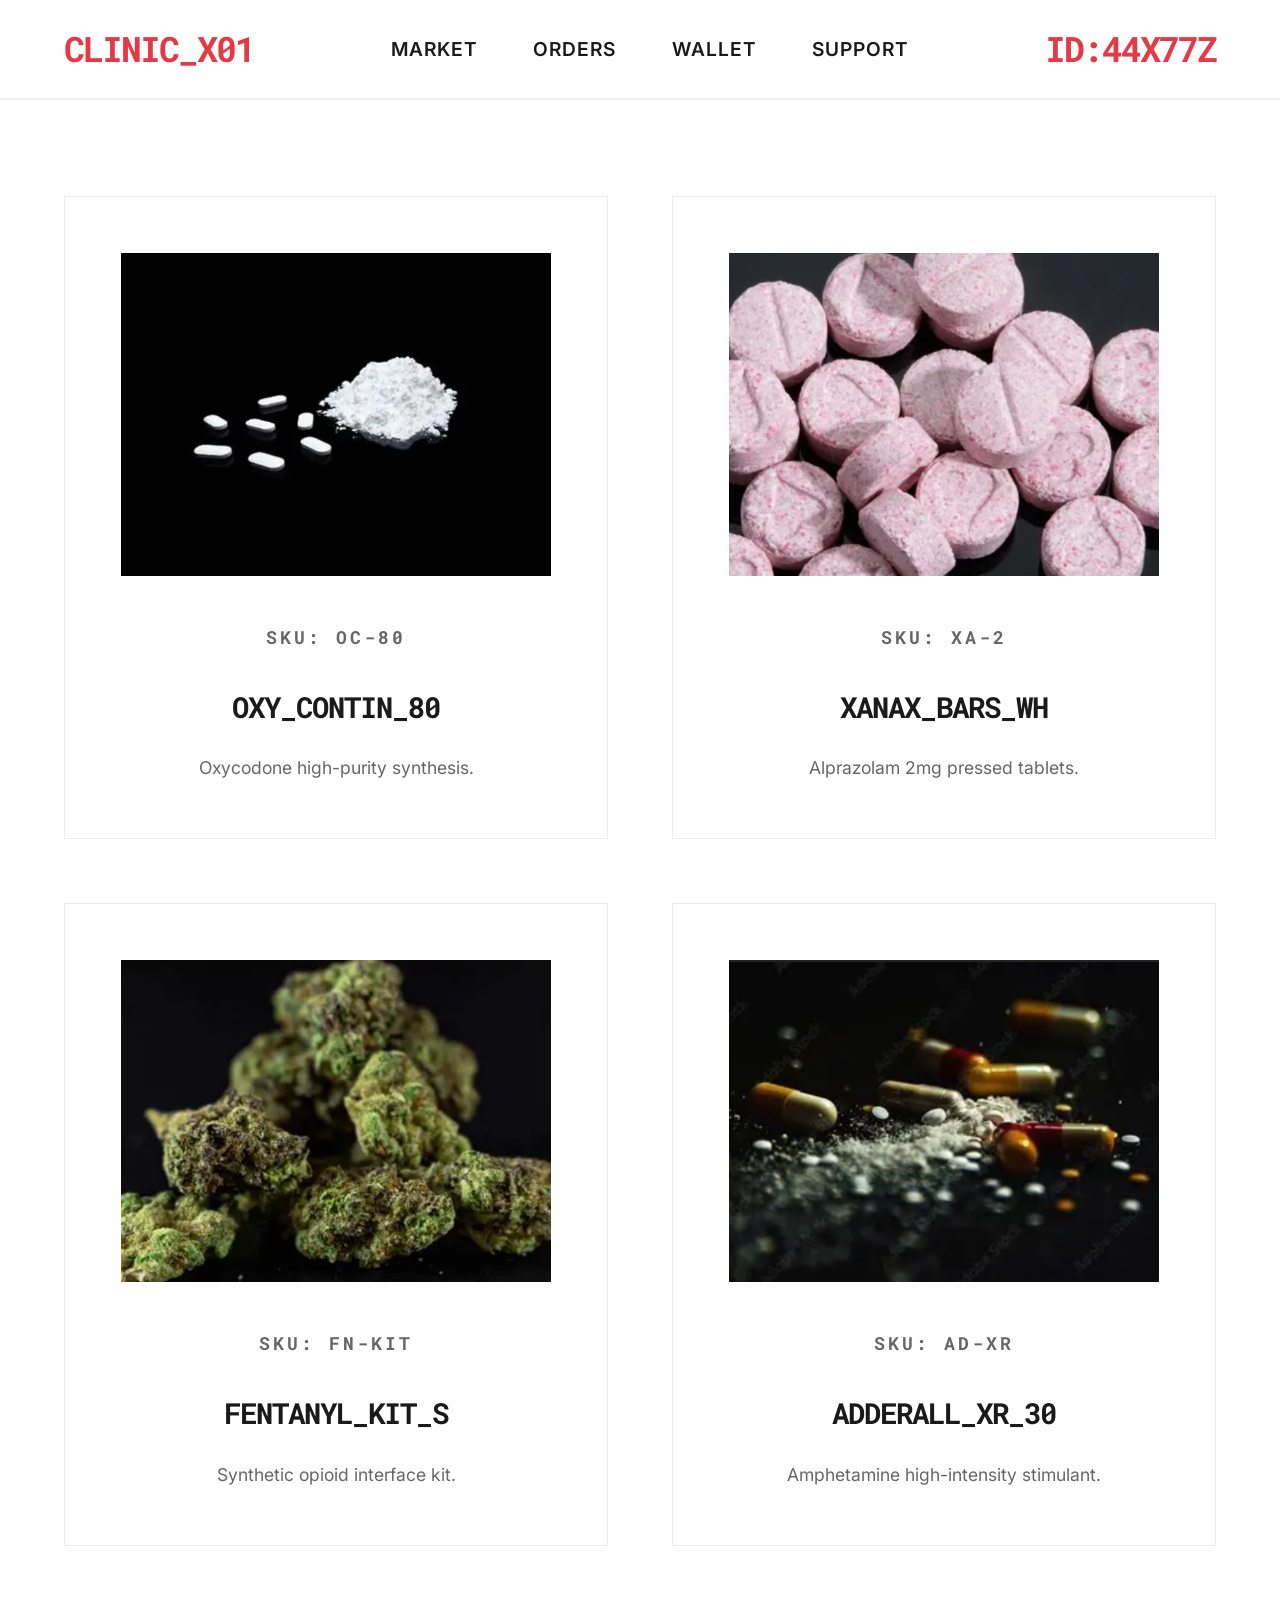
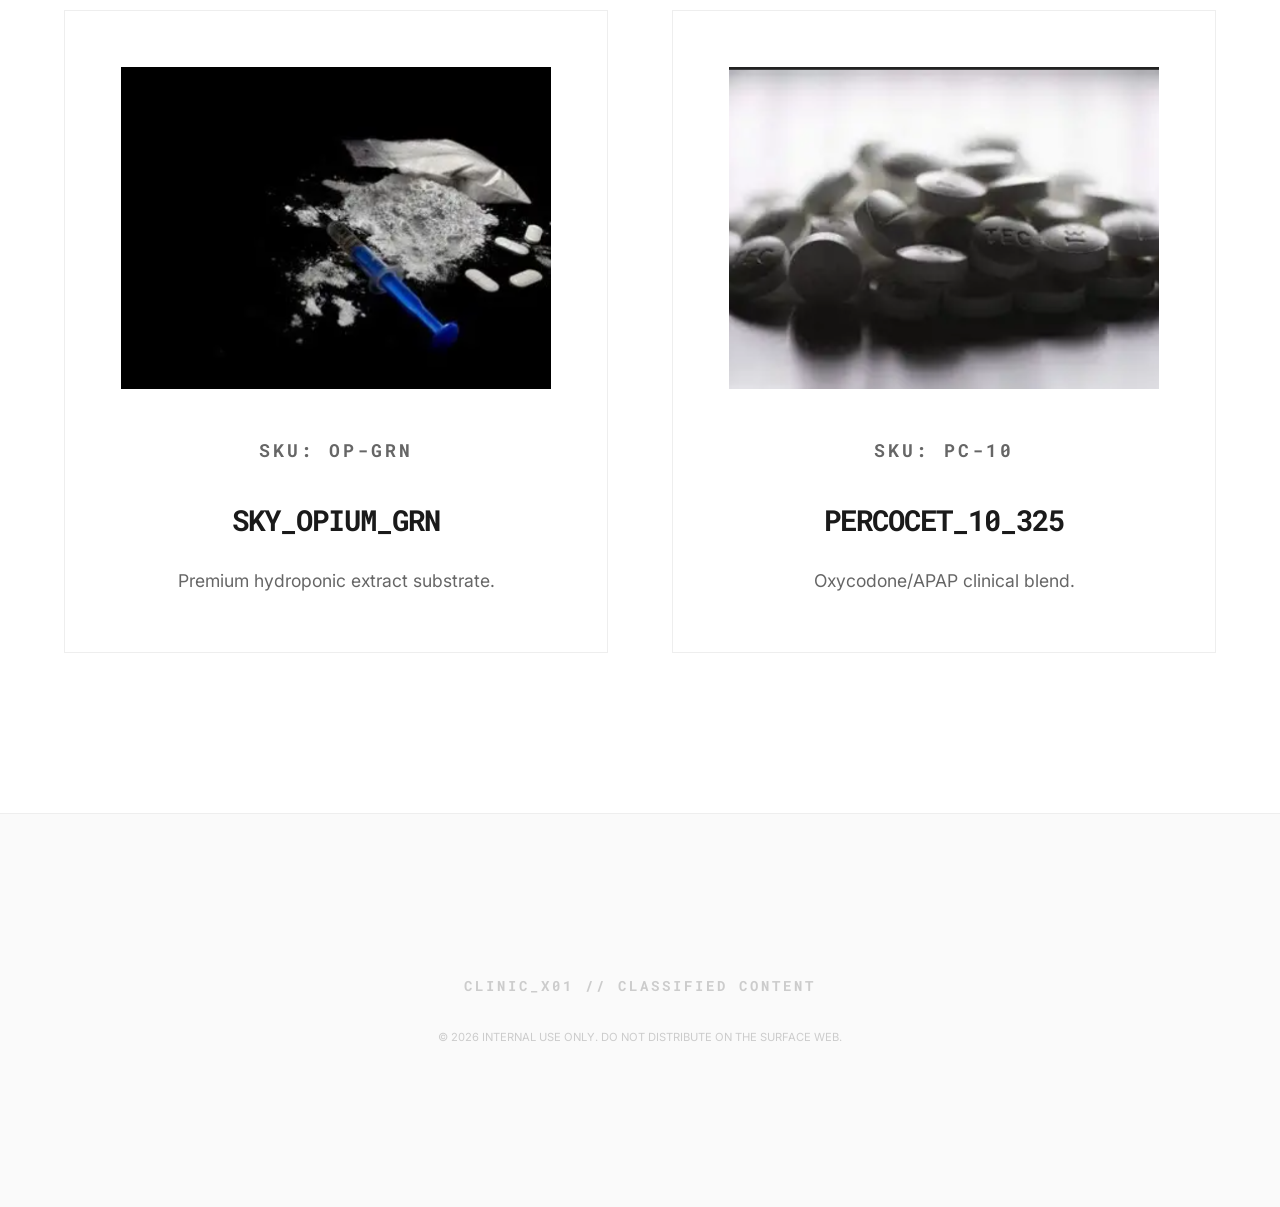
==== index.html @ 9b937677 "Initial commit of Dark Web Movie Site project" ====
<!DOCTYPE html>
<html lang="en">

<head>
    <meta charset="UTF-8">
    <meta name="viewport" content="width=device-width, initial-scale=1.0">
    <title>CLINIC_X01 // RED-WHITE MARKET</title>
    <link rel="stylesheet" href="style.css">
</head>

<body>

    <!-- Navigation Bar -->
    <nav>
        <div class="logo">CLINIC_X01</div>
        <ul class="nav-links">
            <li><a href="index.html">Market</a></li>
            <li><a href="#">Orders</a></li>
            <li><a href="#">Wallet</a></li>
            <li><a href="#">Support</a></li>
        </ul>
        <div class="logo">ID:44x77z</div>
    </nav>

    <main class="product-grid">

        <!-- PRODUCT 1: OXY -->
        <a href="detail1.html" class="pill-card">
            <img src="assets/pill1.png" alt="OXYCONTIN">
            <p class="footer-logo">SKU: OC-80</p>
            <h3>OXY_CONTIN_80</h3>
            <p>Oxycodone high-purity synthesis.</p>
        </a>

        <!-- PRODUCT 2: XANAX -->
        <a href="detail2.html" class="pill-card">
            <img src="assets/pill2.png" alt="XANAX">
            <p class="footer-logo">SKU: XA-2</p>
            <h3>XANAX_BARS_WH</h3>
            <p>Alprazolam 2mg pressed tablets.</p>
        </a>

        <!-- PRODUCT 3: FENTANYL -->
        <a href="detail3.html" class="pill-card">
            <img src="assets/pill3.png" alt="FENTANYL">
            <p class="footer-logo">SKU: FN-KIT</p>
            <h3>FENTANYL_KIT_S</h3>
            <p>Synthetic opioid interface kit.</p>
        </a>

        <!-- PRODUCT 4: ADDERALL -->
        <a href="detail4.html" class="pill-card">
            <img src="assets/pill4.png" alt="ADDERALL">
            <p class="footer-logo">SKU: AD-XR</p>
            <h3>ADDERALL_XR_30</h3>
            <p>Amphetamine high-intensity stimulant.</p>
        </a>

        <!-- PRODUCT 5: OPIUM -->
        <a href="detail5.html" class="pill-card">
            <img src="assets/powder1.png" alt="OPIUM">
            <p class="footer-logo">SKU: OP-GRN</p>
            <h3>SKY_OPIUM_GRN</h3>
            <p>Premium hydroponic extract substrate.</p>
        </a>

        <!-- PRODUCT 6: PERCOCET -->
        <a href="detail6.html" class="pill-card">
            <img src="assets/powder2.png" alt="PERCOCET">
            <p class="footer-logo">SKU: PC-10</p>
            <h3>PERCOCET_10_325</h3>
            <p>Oxycodone/APAP clinical blend.</p>
        </a>

    </main>

    <!-- Footer -->
    <footer>
        <div class="footer-logo">CLINIC_X01 // CLASSIFIED CONTENT</div>
        <p style="font-size: 0.7rem; color: #ccc;">© 2026 INTERNAL USE ONLY. DO NOT DISTRIBUTE ON THE SURFACE WEB.</p>
    </footer>

</body>

</html>
---- style.css ----
@import url('https://fonts.googleapis.com/css2?family=Inter:wght@300;400;600;800&family=Roboto+Mono:wght@300;400;600&display=swap');

:root {
  --bg: #ffffff;
  --fg: #1a1a1a;
  --accent: #e63946;
  /* Blood Red */
  --border: #eeeeee;
  --shadow: rgba(230, 57, 70, 0.1);
  --header-height: 100px;
  /* Even bigger header */
}

* {
  margin: 0;
  padding: 0;
  box-sizing: border-box;
}

body {
  background-color: var(--bg);
  color: var(--fg);
  font-family: 'Inter', sans-serif;
  line-height: 1.6;
  font-size: 1.25rem;
  /* Extra large base font for visibility */
}

/* --- NAVIGATION --- */
nav {
  position: fixed;
  top: 0;
  width: 100%;
  height: var(--header-height);
  background: rgba(255, 255, 255, 0.98);
  border-bottom: 2px solid var(--border);
  /* Slightly more bold border */
  display: flex;
  justify-content: space-between;
  align-items: center;
  padding: 0 5%;
  z-index: 1000;
  backdrop-filter: blur(20px);
}

.logo {
  font-family: 'Roboto Mono', monospace;
  font-weight: 800;
  font-size: 2.2rem;
  /* Massive logo */
  color: var(--accent);
  text-transform: uppercase;
  letter-spacing: -2px;
}

.nav-links {
  display: flex;
  gap: 3.5rem;
  list-style: none;
}

.nav-links a {
  text-decoration: none;
  color: var(--fg);
  font-weight: 600;
  font-size: 1.2rem;
  /* Bigger nav links */
  text-transform: uppercase;
  transition: color 0.3s ease;
  letter-spacing: 1px;
}

.nav-links a:hover {
  color: var(--accent);
}

/* --- PRODUCT GRID --- */
.product-grid {
  display: grid;
  /* Fixed: Use min() to prevent overflow on mobile while keeping massive desktop size */
  grid-template-columns: repeat(auto-fill, minmax(min(450px, 100%), 1fr));
  gap: 4rem;
  padding: calc(var(--header-height) + 6rem) 5% 10rem;
  max-width: 1800px;
  margin: 0 auto;
}

.pill-card {
  background: white;
  border: 1px solid var(--border);
  padding: 3.5rem;
  /* Spacious interior */
  text-align: center;
  transition: all 0.5s cubic-bezier(0.175, 0.885, 0.32, 1.275);
  text-decoration: none;
  color: inherit;
  display: flex;
  flex-direction: column;
}

.pill-card:hover {
  border-color: var(--accent);
  transform: translateY(-15px);
  box-shadow: 0 35px 70px var(--shadow);
}

.pill-card img {
  width: 100%;
  aspect-ratio: 4/3;
  object-fit: cover;
  margin-bottom: 3rem;
  transition: transform 0.5s ease;
}

.pill-card:hover img {
  transform: scale(1.05);
}

.pill-card h3 {
  font-family: 'Roboto Mono', monospace;
  font-size: 1.8rem;
  /* Extra bold headings */
  text-transform: uppercase;
  margin-bottom: 1.5rem;
  letter-spacing: -1px;
}

.pill-card p {
  font-size: 1.1rem;
  color: #666;
}

.footer-logo {
  font-family: 'Roboto Mono', monospace;
  font-weight: bold;
  letter-spacing: 3px;
  font-size: 0.9rem;
  color: #ccc;
  margin-bottom: 2rem;
}

/* --- DETAIL PAGE --- */
.detail-container {
  display: grid;
  grid-template-columns: 1fr 1.2fr;
  min-height: calc(100vh - var(--header-height));
  margin-top: var(--header-height);
  gap: 8rem;
  max-width: 1800px;
  margin-left: auto;
  margin-right: auto;
  align-items: start;
}

.detail-image img {
  width: 100%;
  height: auto;
  border: 1px solid var(--border);
  padding: 3rem;
  background: #fdfdfd;
  box-shadow: 0 40px 80px rgba(0, 0, 0, 0.08);
}

.detail-content h1 {
  font-size: 6rem;
  /* Massive hero title */
  font-weight: 800;
  letter-spacing: -6px;
  line-height: 0.85;
  margin-bottom: 2rem;
}

.price {
  font-size: 3.5rem;
  /* Hyper-large price */
  color: var(--accent);
  font-family: 'Roboto Mono', monospace;
  font-weight: 700;
  margin-bottom: 3rem;
}

.description {
  font-size: 1.5rem;
  /* Bold description */
  margin-bottom: 6rem;
  color: #333;
  border-left: 8px solid var(--accent);
  padding-left: 3rem;
  line-height: 2;
}

.buy-now-btn {
  background: var(--accent);
  color: white;
  padding: 2rem 6rem;
  /* Massive impactful button */
  text-decoration: none;
  display: inline-block;
  font-weight: 800;
  text-transform: uppercase;
  font-size: 1.4rem;
  letter-spacing: 3px;
  transition: all 0.3s ease;
  cursor: pointer;
}

.buy-now-btn:hover {
  background: #000;
  transform: scale(1.08);
}

.back-btn {
  text-decoration: none;
  color: #bbb;
  font-family: 'Roboto Mono', monospace;
  text-transform: uppercase;
  font-size: 1rem;
  display: block;
  margin-bottom: 3rem;
}

/* --- RESPONSIVE ADJUSTMENTS --- */
@media (max-width: 1200px) {
  .detail-container {
    grid-template-columns: 1fr;
    gap: 5rem;
    padding-top: 5%;
  }

  .detail-content h1 {
    font-size: 4rem;
    letter-spacing: -2px;
  }
}

@media (max-width: 600px) {
  .nav-links {
    display: none;
  }

  .logo {
    font-size: 1.5rem;
  }

  .detail-content h1 {
    font-size: 2.8rem;
  }

  .price {
    font-size: 2.2rem;
  }

  .product-grid {
    grid-template-columns: 1fr;
    gap: 3rem;
  }
}

footer {
  border-top: 1px solid var(--border);
  padding: 10rem 5%;
  text-align: center;
  background: #fafafa;
}
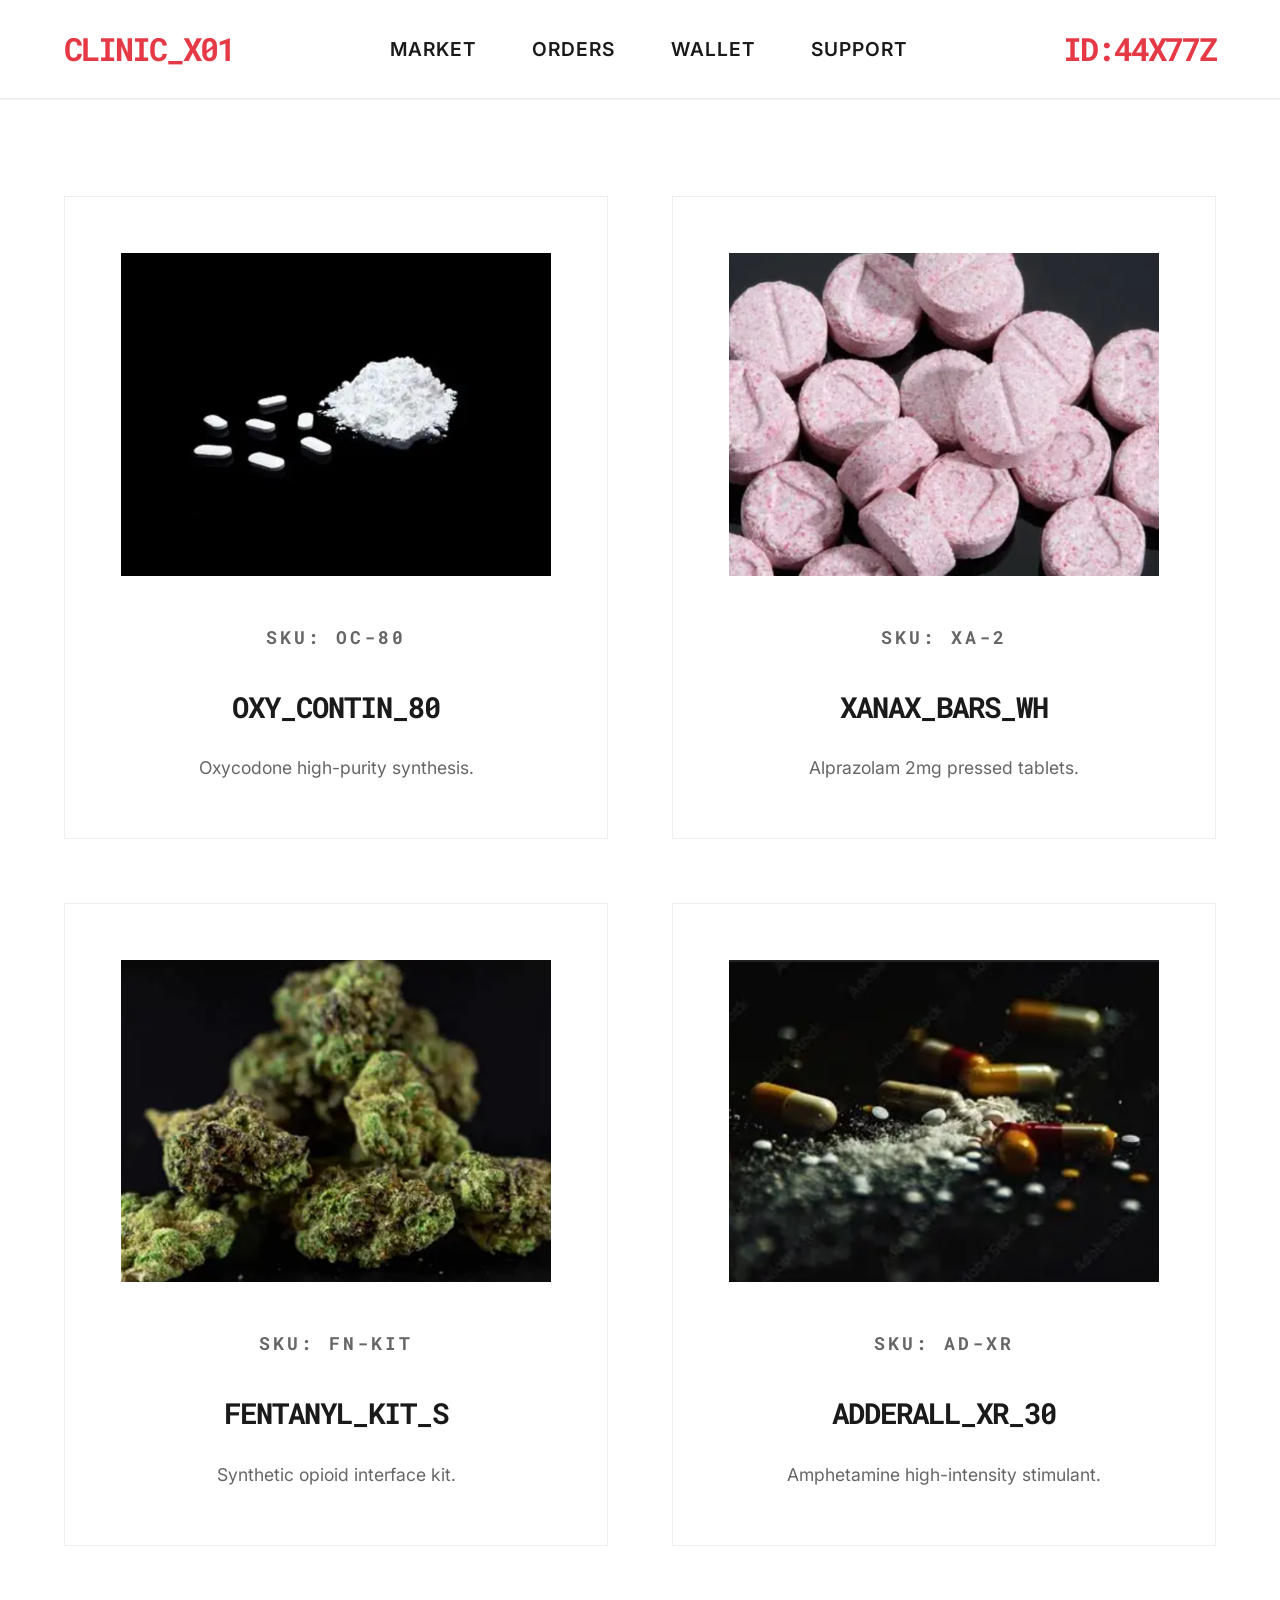
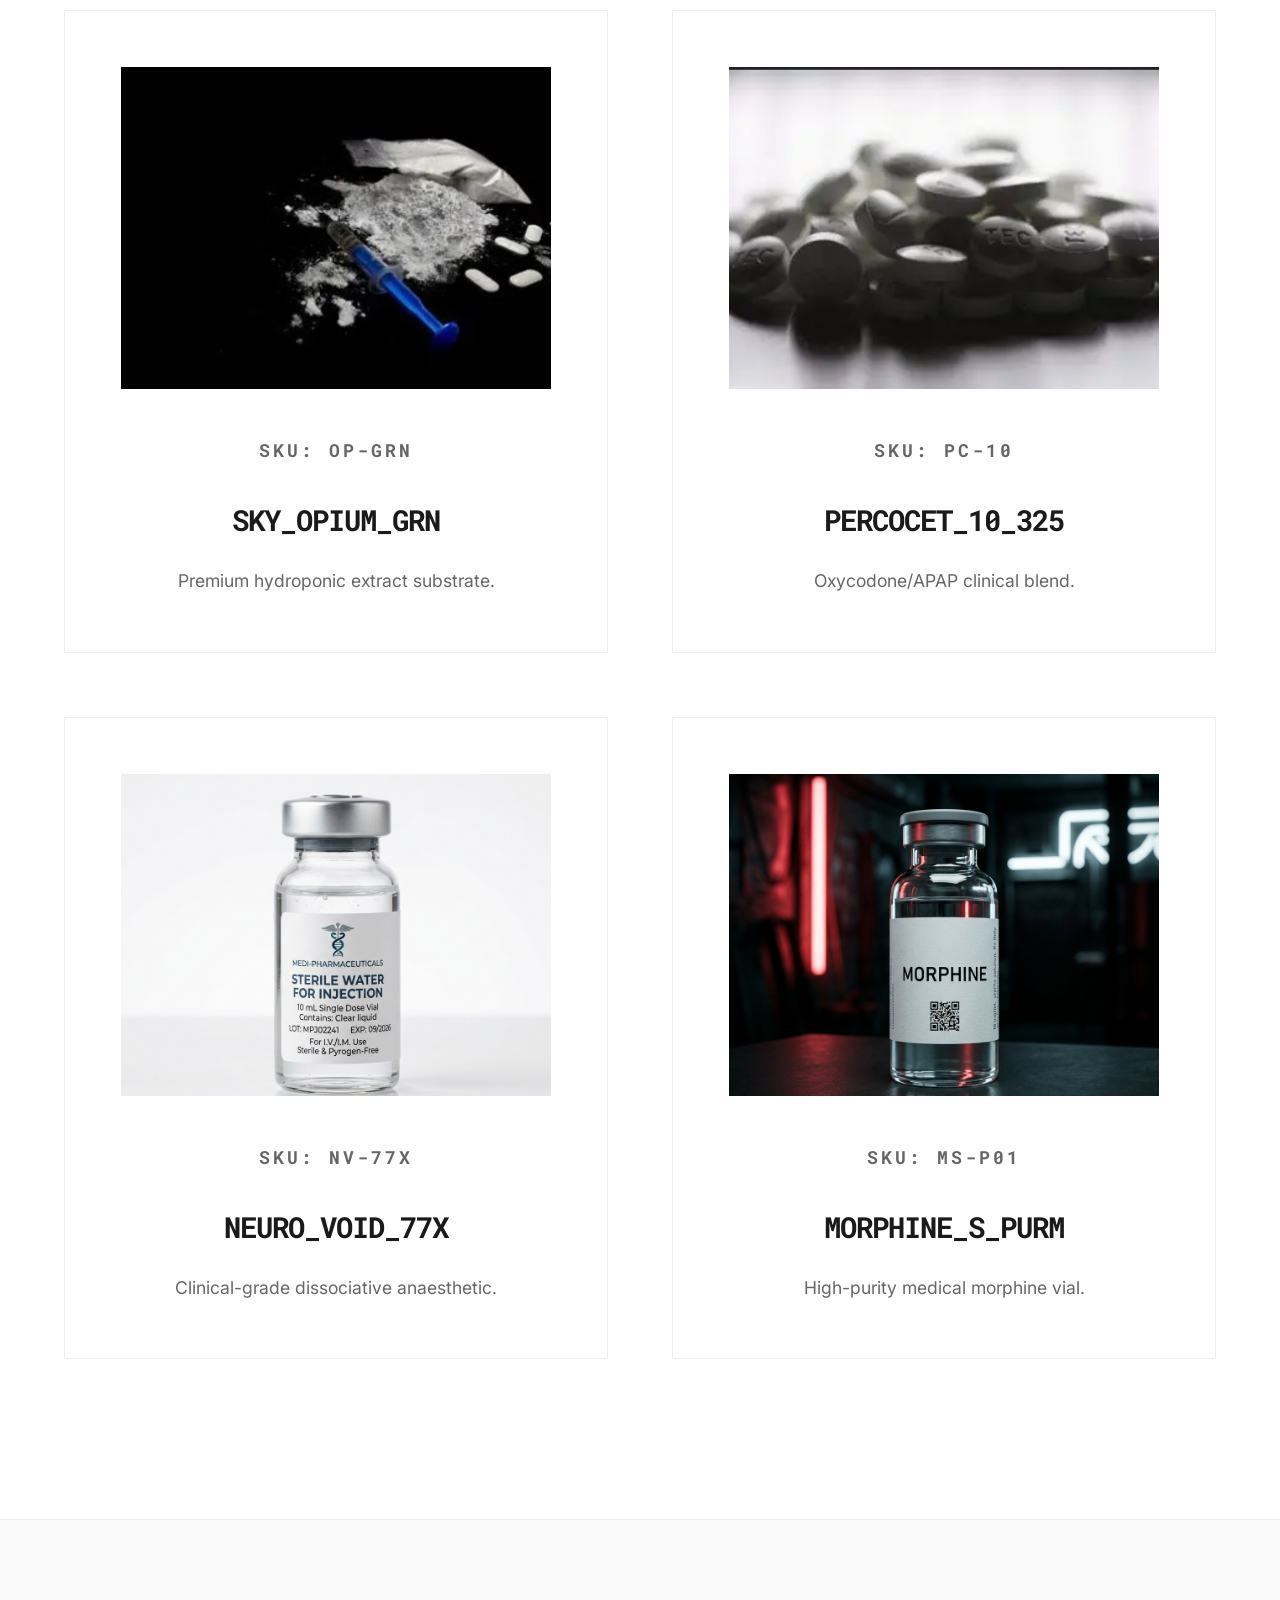
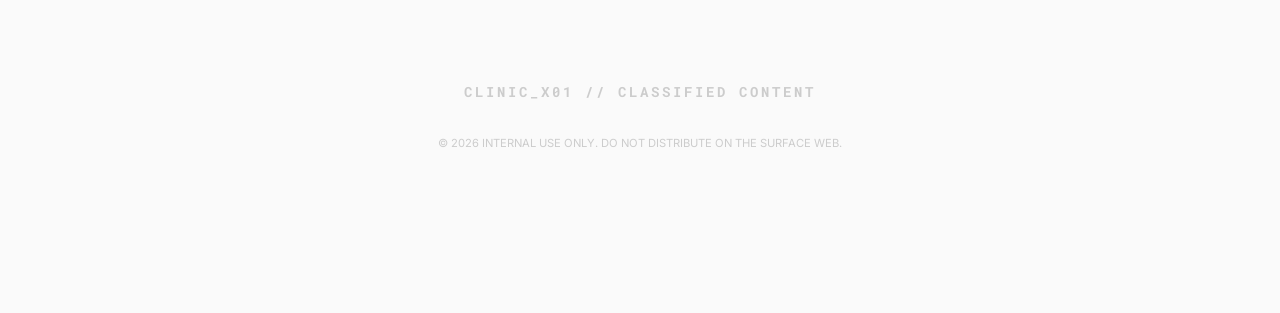
==== commit 5eb9064d: "Add new product Morphine, rename Ketamine to Neuro Void 77X, and add Positive Effects section to all" ====
--- a/index.html
+++ b/index.html
@@ -72,6 +72,22 @@
             <p>Oxycodone/APAP clinical blend.</p>
         </a>
 
+        <!-- PRODUCT 7: KETAMINE -->
+        <a href="detail7.html" class="pill-card">
+            <img src="assets/vial1.png" alt="KETAMINE">
+            <p class="footer-logo">SKU: NV-77X</p>
+            <h3>NEURO_VOID_77X</h3>
+            <p>Clinical-grade dissociative anaesthetic.</p>
+        </a>
+
+        <!-- PRODUCT 8: MORPHINE -->
+        <a href="detail8.html" class="pill-card">
+            <img src="assets/vial2.png" alt="MORPHINE">
+            <p class="footer-logo">SKU: MS-P01</p>
+            <h3>MORPHINE_S_PURM</h3>
+            <p>High-purity medical morphine vial.</p>
+        </a>
+
     </main>
 
     <!-- Footer -->
--- a/style.css
+++ b/style.css
@@ -3,12 +3,16 @@
 :root {
   --bg: #ffffff;
   --fg: #1a1a1a;
-  --accent: #e63946;
-  /* Blood Red */
+  --accent: #e63946; /* Blood Red */
   --border: #eeeeee;
   --shadow: rgba(230, 57, 70, 0.1);
   --header-height: 100px;
-  /* Even bigger header */
+}
+
+@media (max-width: 600px) {
+  :root {
+    --header-height: 70px;
+  }
 }
 
 * {
@@ -22,8 +26,13 @@
   color: var(--fg);
   font-family: 'Inter', sans-serif;
   line-height: 1.6;
-  font-size: 1.25rem;
-  /* Extra large base font for visibility */
+  font-size: 1.1rem; /* Slightly smaller base font for consistency */
+}
+
+@media (max-width: 600px) {
+  body {
+    font-size: 1rem;
+  }
 }
 
 /* --- NAVIGATION --- */
@@ -46,11 +55,26 @@
 .logo {
   font-family: 'Roboto Mono', monospace;
   font-weight: 800;
-  font-size: 2.2rem;
-  /* Massive logo */
+  font-size: 2rem;
   color: var(--accent);
   text-transform: uppercase;
   letter-spacing: -2px;
+}
+
+@media (max-width: 600px) {
+  .logo {
+    font-size: 1.3rem;
+    letter-spacing: -1px;
+  }
+  .nav-links {
+    gap: 1.5rem !important;
+  }
+  .nav-links a {
+    font-size: 0.8rem !important;
+  }
+  nav {
+    padding: 0 3%;
+  }
 }
 
 .nav-links {
@@ -219,12 +243,52 @@
   margin-bottom: 3rem;
 }
 
+/* --- EFFECTS LIST --- */
+.effects-container {
+  margin-bottom: 4rem;
+  background: #f8f8f8;
+  border: 1px solid var(--accent);
+  padding: 3rem;
+  border-left: 10px solid var(--accent);
+}
+
+.effects-container h2 {
+  font-family: 'Roboto Mono', monospace;
+  font-size: 1.5rem;
+  text-transform: uppercase;
+  color: #000;
+  margin-bottom: 2rem;
+  letter-spacing: 4px;
+  font-weight: 800;
+}
+
+.effects-list {
+  list-style: none;
+  padding-left: 0;
+}
+
+.effects-list li {
+  font-size: 1.1rem;
+  color: #555;
+  margin-bottom: 0.8rem;
+  padding-left: 2rem;
+  position: relative;
+}
+
+.effects-list li::before {
+  content: "✓";
+  position: absolute;
+  left: 0;
+  color: var(--accent);
+  font-weight: 800;
+}
+
 /* --- RESPONSIVE ADJUSTMENTS --- */
 @media (max-width: 1200px) {
   .detail-container {
     grid-template-columns: 1fr;
     gap: 5rem;
-    padding-top: 5%;
+    padding: 10% 5%;
   }
 
   .detail-content h1 {
@@ -233,26 +297,61 @@
   }
 }
 
-@media (max-width: 600px) {
-  .nav-links {
-    display: none;
-  }
-
-  .logo {
-    font-size: 1.5rem;
-  }
-
-  .detail-content h1 {
-    font-size: 2.8rem;
-  }
-
-  .price {
-    font-size: 2.2rem;
-  }
-
+@media (max-width: 768px) {
   .product-grid {
     grid-template-columns: 1fr;
-    gap: 3rem;
+    gap: 2rem;
+    padding: calc(var(--header-height) + 3rem) 5% 5rem;
+  }
+
+  .detail-content h1 {
+    font-size: 3rem;
+    letter-spacing: -1px;
+  }
+
+  .price {
+    font-size: 2.5rem;
+  }
+
+  .description {
+    font-size: 1.2rem;
+    padding-left: 1.5rem;
+    margin-bottom: 3rem;
+  }
+
+  .buy-now-btn {
+    padding: 1.5rem 3rem;
+    font-size: 1.1rem;
+    width: 100%;
+    text-align: center;
+  }
+
+  nav .logo:last-child {
+    display: none; /* Hide ID on small screens */
+  }
+}
+
+@media (max-width: 480px) {
+  .logo {
+    font-size: 1.1rem;
+  }
+  .nav-links {
+    gap: 1rem !important;
+  }
+  .nav-links a {
+    font-size: 0.7rem !important;
+  }
+  .pill-card {
+    padding: 2rem;
+  }
+  .pill-card h3 {
+    font-size: 1.4rem;
+  }
+  .detail-content h1 {
+    font-size: 2.2rem;
+  }
+  .price {
+    font-size: 1.8rem;
   }
 }
 
@@ -261,4 +360,10 @@
   padding: 10rem 5%;
   text-align: center;
   background: #fafafa;
+}
+
+@media (max-width: 768px) {
+  footer {
+    padding: 4rem 5%;
+  }
 }
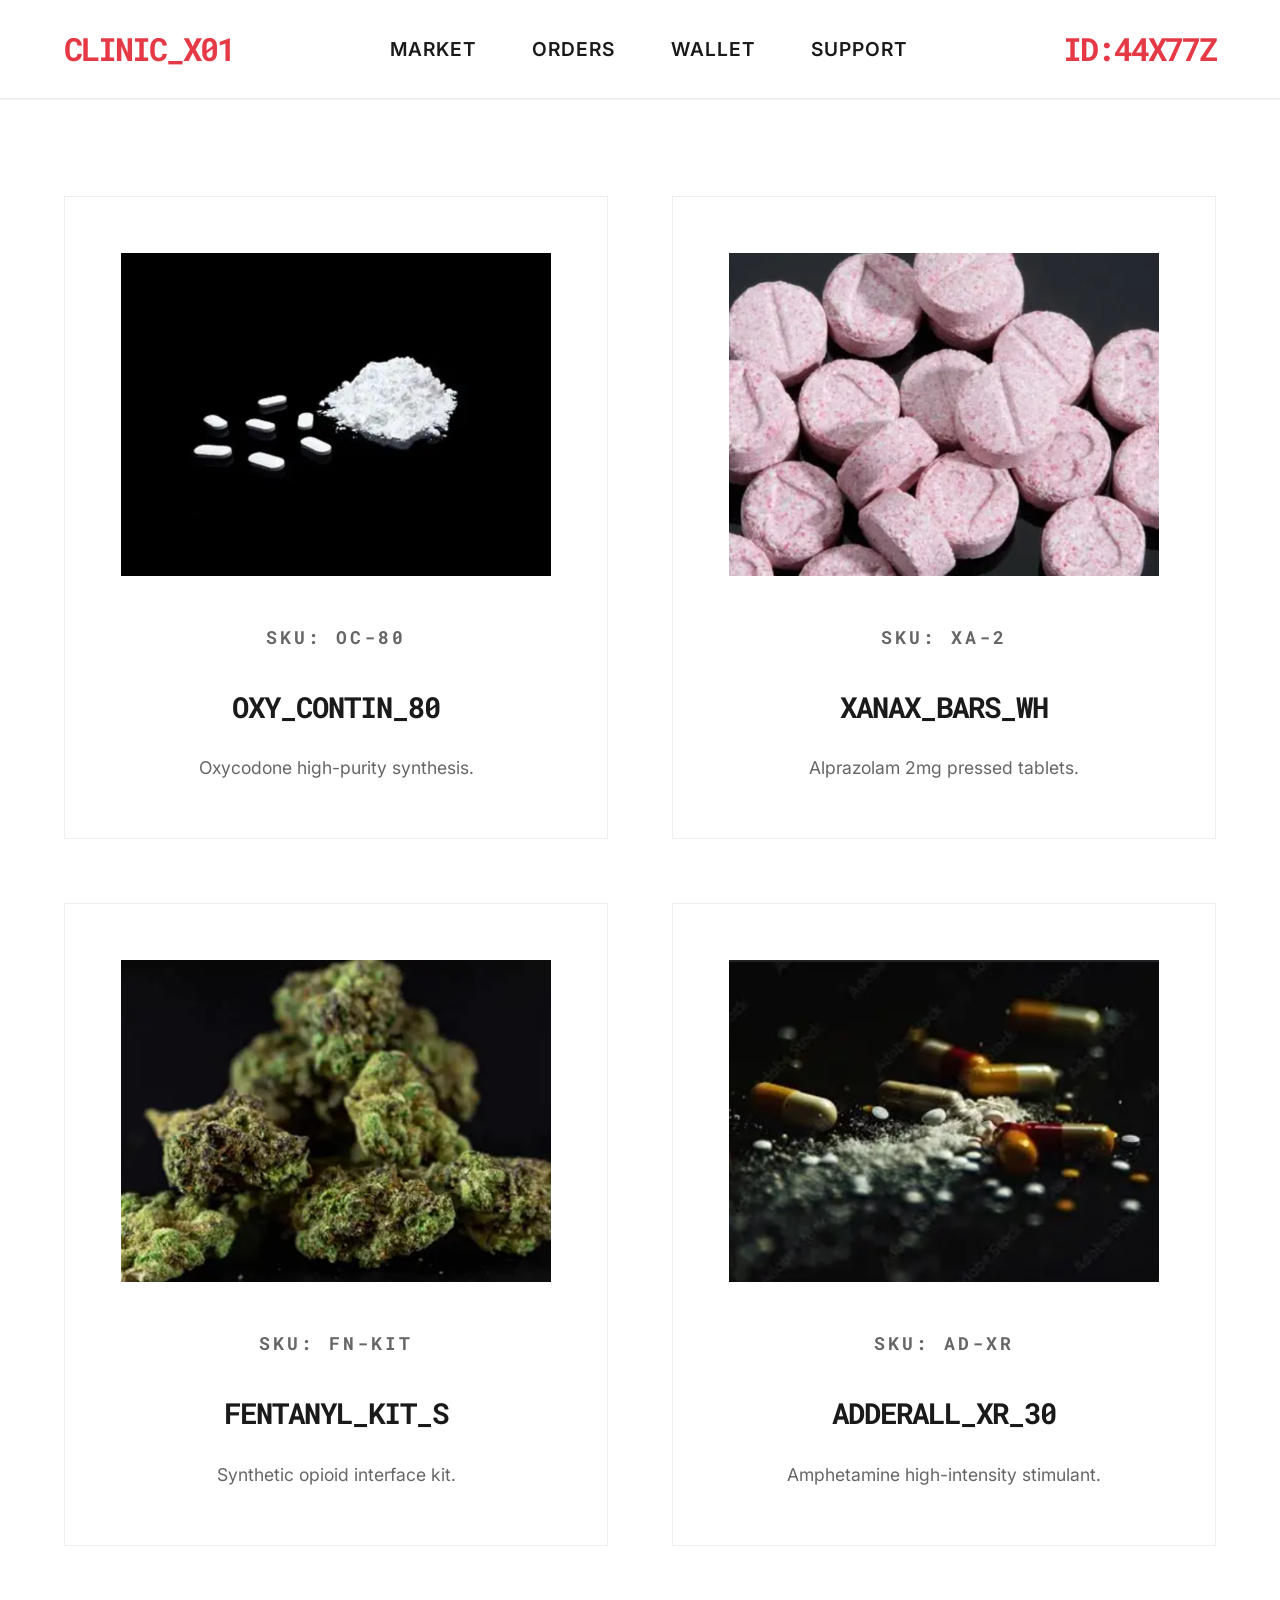
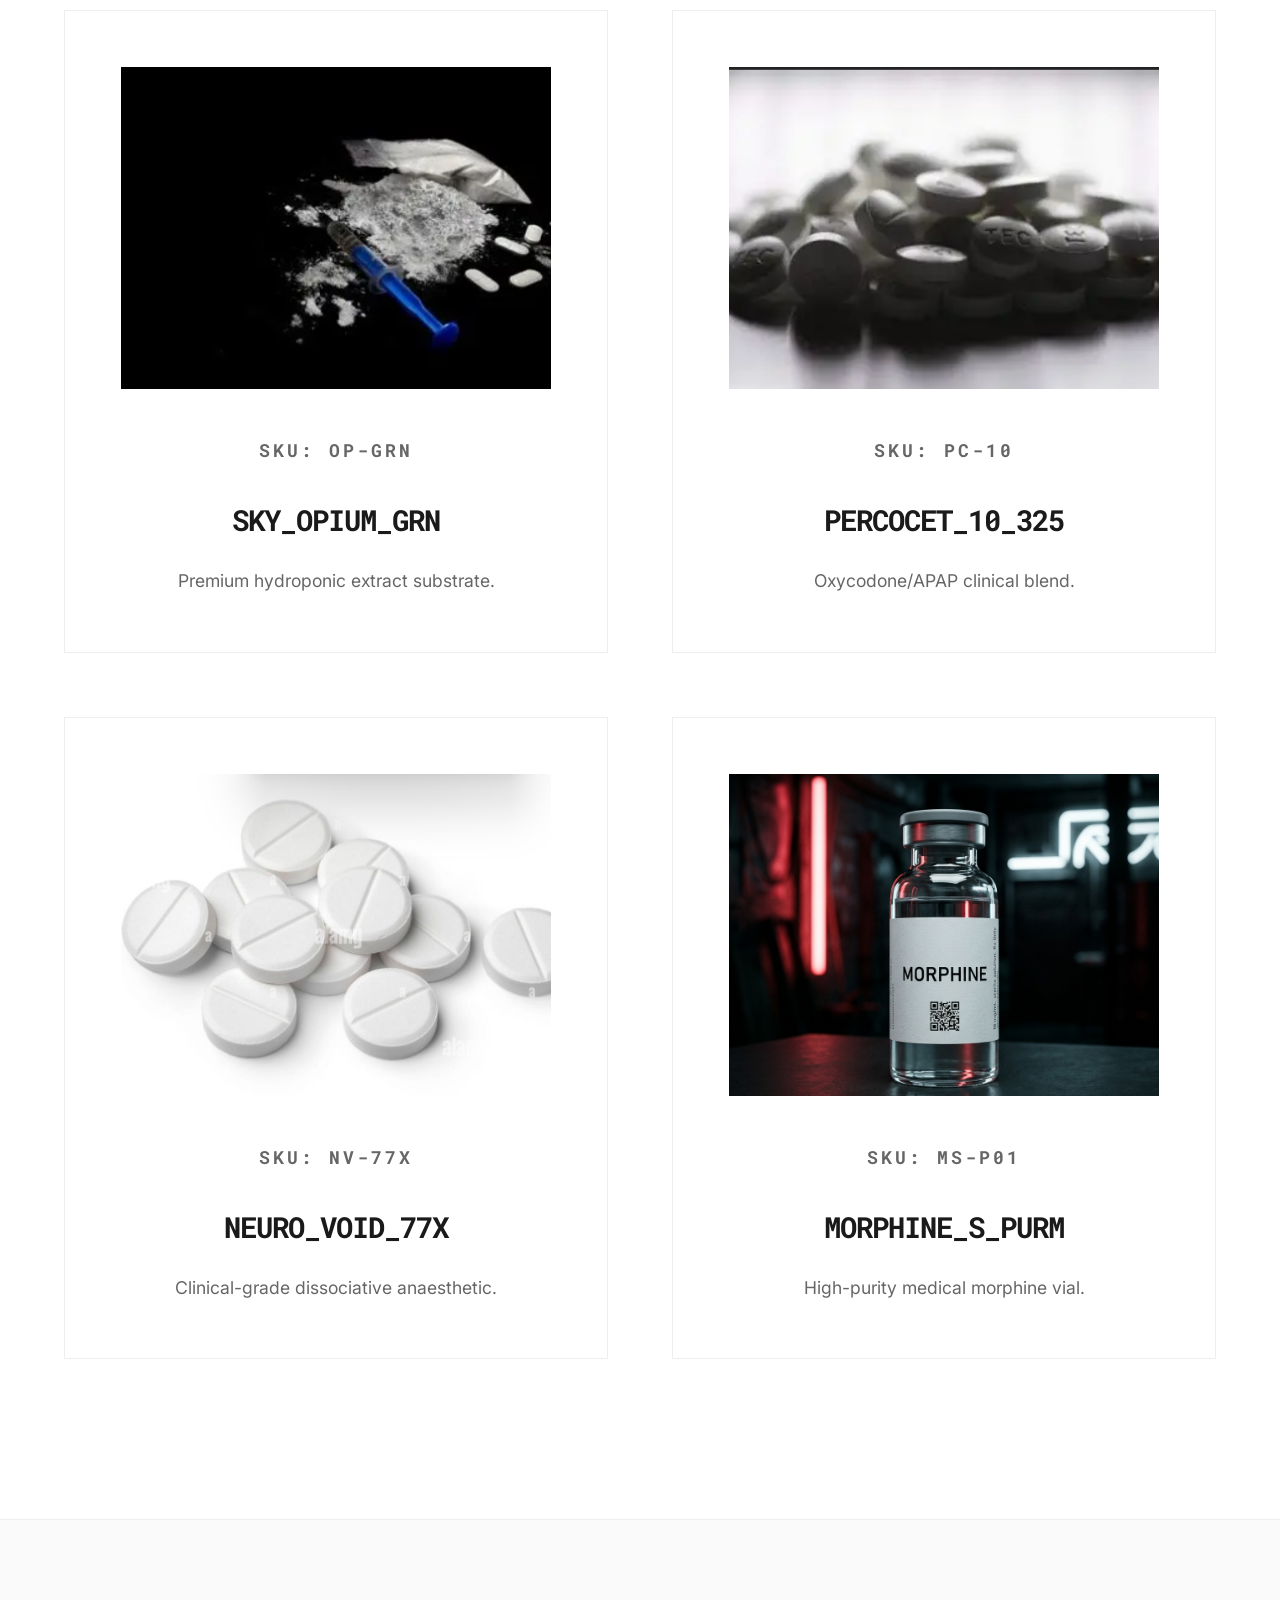
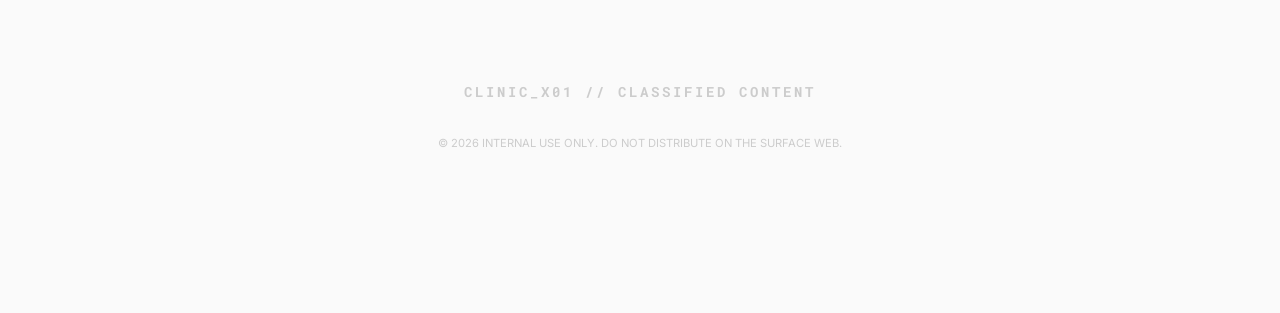
==== commit 0617bbcc: "Update index.html to reflect the new pill.png asset for Neuro Void." ====
--- a/index.html
+++ b/index.html
@@ -74,7 +74,7 @@
 
         <!-- PRODUCT 7: KETAMINE -->
         <a href="detail7.html" class="pill-card">
-            <img src="assets/vial1.png" alt="KETAMINE">
+            <img src="assets/pill.png" alt="KETAMINE">
             <p class="footer-logo">SKU: NV-77X</p>
             <h3>NEURO_VOID_77X</h3>
             <p>Clinical-grade dissociative anaesthetic.</p>
--- a/style.css
+++ b/style.css
@@ -283,6 +283,63 @@
   font-weight: 800;
 }
 
+.narrative-block {
+  margin-top: 3rem;
+  padding-top: 2rem;
+  border-top: 1px dashed var(--accent);
+}
+
+.narrative-item {
+  font-size: 1rem;
+  color: #444;
+  margin-bottom: 2rem;
+  line-height: 1.8;
+  font-style: italic;
+  font-family: 'Inter', sans-serif;
+  border-left: 3px solid var(--accent);
+  padding-left: 2rem;
+}
+
+/* --- OUTCOMES LIST --- */
+.outcomes-container {
+  margin-bottom: 4rem;
+  background: #f0f4f8;
+  border: 1px solid #2d3436;
+  padding: 3rem;
+  border-left: 10px solid #2d3436;
+}
+
+.outcomes-container h2 {
+  font-family: 'Roboto Mono', monospace;
+  font-size: 1.5rem;
+  text-transform: uppercase;
+  color: #000;
+  margin-bottom: 2rem;
+  letter-spacing: 4px;
+  font-weight: 800;
+}
+
+.outcomes-list {
+  list-style: none;
+  padding-left: 0;
+}
+
+.outcomes-list li {
+  font-size: 1.1rem;
+  color: #333;
+  margin-bottom: 0.8rem;
+  padding-left: 2rem;
+  position: relative;
+}
+
+.outcomes-list li::before {
+  content: "★";
+  position: absolute;
+  left: 0;
+  color: #2d3436;
+  font-weight: 800;
+}
+
 /* --- RESPONSIVE ADJUSTMENTS --- */
 @media (max-width: 1200px) {
   .detail-container {
